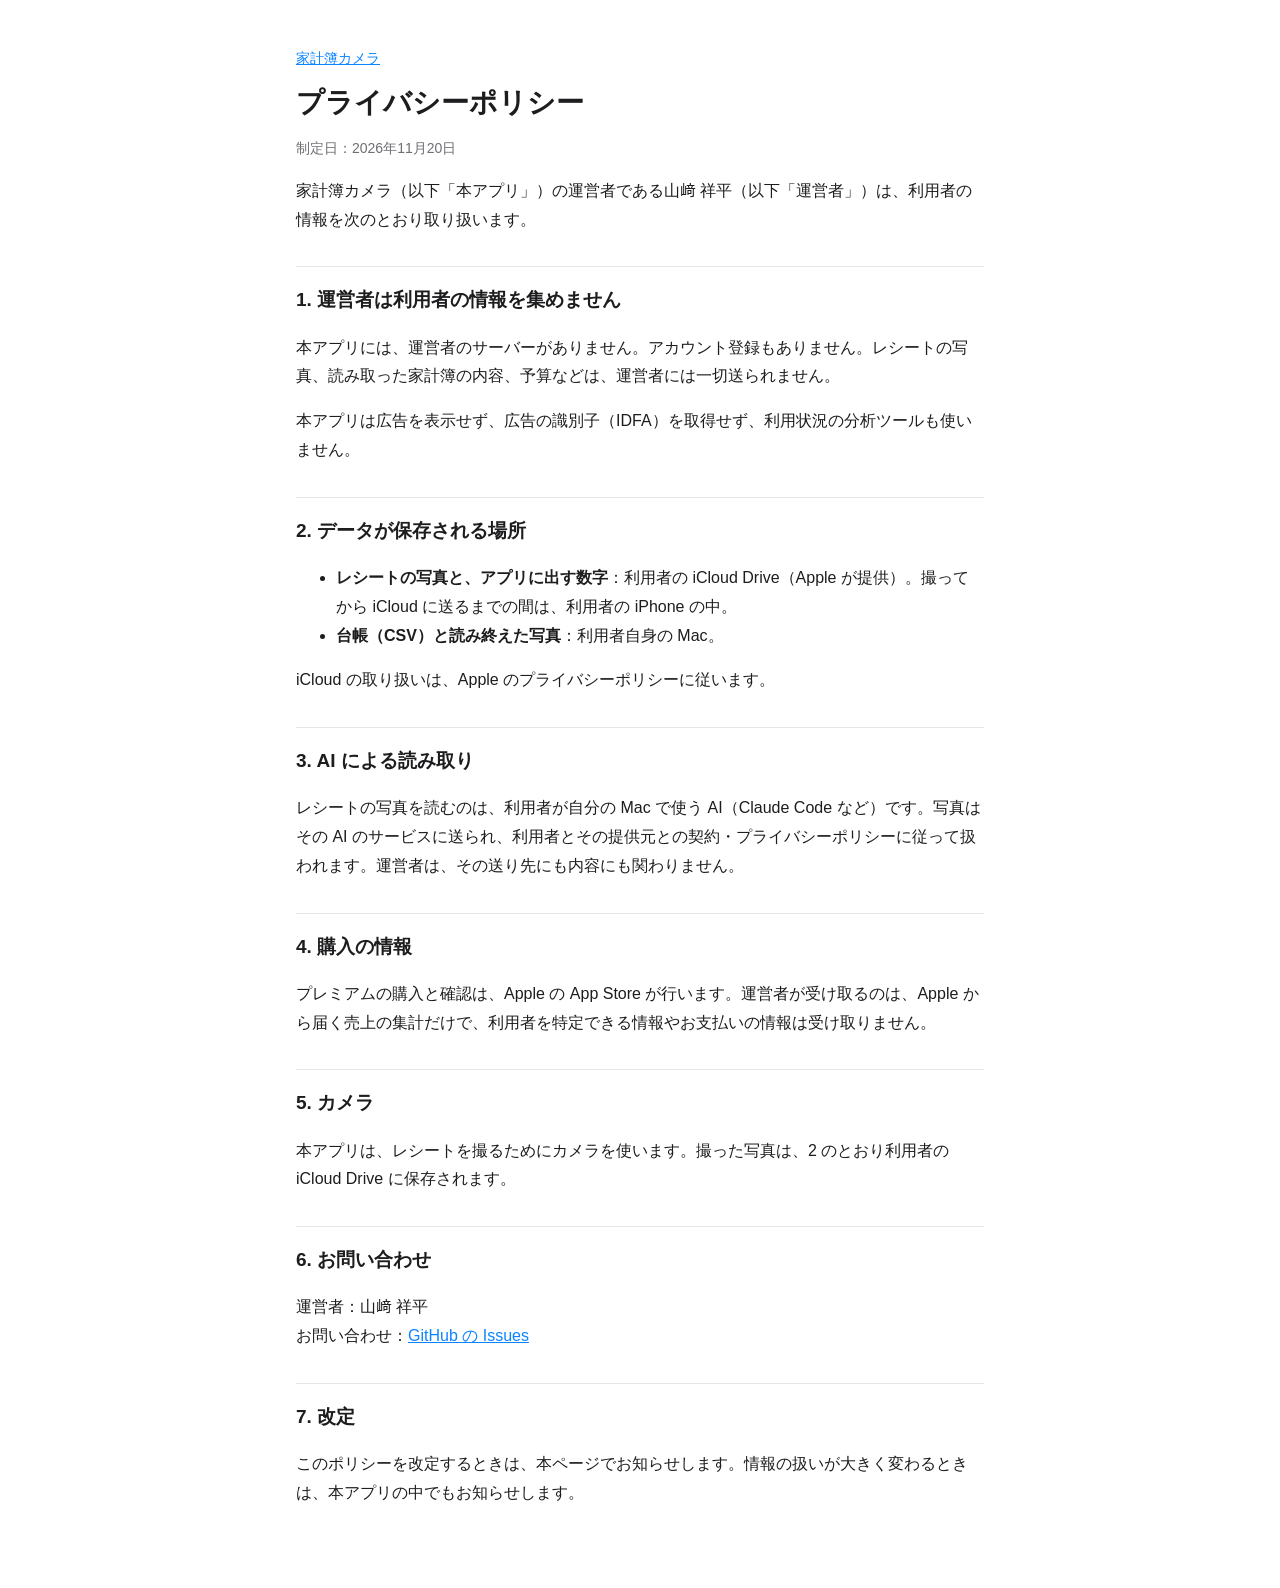
==== docs/privacy.html @ 65144f59 "家計簿カメラの読み取りの手順と道具、公開ページ" ====
<!doctype html>
<html lang="ja">
<head>
<meta charset="utf-8">
<meta name="viewport" content="width=device-width, initial-scale=1">
<title>プライバシーポリシー｜家計簿カメラ</title>
<link rel="stylesheet" href="style.css">
</head>
<body>
<main>
<p class="back"><a href="./">家計簿カメラ</a></p>
<h1>プライバシーポリシー</h1>
<p class="date">制定日：2026年11月20日</p>

<p>家計簿カメラ（以下「本アプリ」）の運営者である山﨑 祥平（以下「運営者」）は、利用者の情報を次のとおり取り扱います。</p>

<h2>1. 運営者は利用者の情報を集めません</h2>
<p>本アプリには、運営者のサーバーがありません。アカウント登録もありません。レシートの写真、読み取った家計簿の内容、予算などは、運営者には一切送られません。</p>
<p>本アプリは広告を表示せず、広告の識別子（IDFA）を取得せず、利用状況の分析ツールも使いません。</p>

<h2>2. データが保存される場所</h2>
<ul>
<li><strong>レシートの写真と、アプリに出す数字</strong>：利用者の iCloud Drive（Apple が提供）。撮ってから iCloud に送るまでの間は、利用者の iPhone の中。</li>
<li><strong>台帳（CSV）と読み終えた写真</strong>：利用者自身の Mac。</li>
</ul>
<p>iCloud の取り扱いは、Apple のプライバシーポリシーに従います。</p>

<h2>3. AI による読み取り</h2>
<p>レシートの写真を読むのは、利用者が自分の Mac で使う AI（Claude Code など）です。写真はその AI のサービスに送られ、利用者とその提供元との契約・プライバシーポリシーに従って扱われます。運営者は、その送り先にも内容にも関わりません。</p>

<h2>4. 購入の情報</h2>
<p>プレミアムの購入と確認は、Apple の App Store が行います。運営者が受け取るのは、Apple から届く売上の集計だけで、利用者を特定できる情報やお支払いの情報は受け取りません。</p>

<h2>5. カメラ</h2>
<p>本アプリは、レシートを撮るためにカメラを使います。撮った写真は、2 のとおり利用者の iCloud Drive に保存されます。</p>

<h2>6. お問い合わせ</h2>
<p>運営者：山﨑 祥平<br>
お問い合わせ：<a href="https://github.com/hey-show123/kakeibo-camera/issues">GitHub の Issues</a></p>

<h2>7. 改定</h2>
<p>このポリシーを改定するときは、本ページでお知らせします。情報の扱いが大きく変わるときは、本アプリの中でもお知らせします。</p>
</main>
</body>
</html>
---- docs/style.css ----
:root { --bg: #ffffff; --fg: #1d1d1f; --muted: #6e6e73; --line: #e5e5ea; --accent: #0a84ff; --code: #f2f2f7; }
@media (prefers-color-scheme: dark) {
  :root { --bg: #000000; --fg: #f5f5f7; --muted: #a1a1a6; --line: #2c2c2e; --accent: #4da3ff; --code: #1c1c1e; }
}
* { box-sizing: border-box; }
body { margin: 0; background: var(--bg); color: var(--fg); font: 16px/1.8 -apple-system, BlinkMacSystemFont, "Hiragino Sans", "Noto Sans JP", sans-serif; }
main { max-width: 720px; margin: 0 auto; padding: 32px 16px 64px; }
h1 { font-size: 28px; line-height: 1.3; margin: 8px 0 4px; }
h2 { font-size: 19px; margin: 32px 0 8px; padding-top: 16px; border-top: 1px solid var(--line); }
h3 { font-size: 16px; margin: 24px 0 8px; }
a { color: var(--accent); }
code, pre { font: 13px/1.6 ui-monospace, SFMono-Regular, Menlo, monospace; background: var(--code); border-radius: 8px; }
code { padding: 2px 6px; }
pre { padding: 12px; overflow-x: auto; white-space: pre-wrap; word-break: break-all; }
.lead { font-size: 18px; }
.date, .small, .back { color: var(--muted); font-size: 14px; }
table { width: 100%; border-collapse: collapse; font-size: 14px; }
th, td { text-align: left; border-bottom: 1px solid var(--line); padding: 8px 6px; vertical-align: top; }
dt { font-weight: 600; margin-top: 12px; }
dd { margin: 0; color: var(--muted); }
.links { margin-top: 40px; }
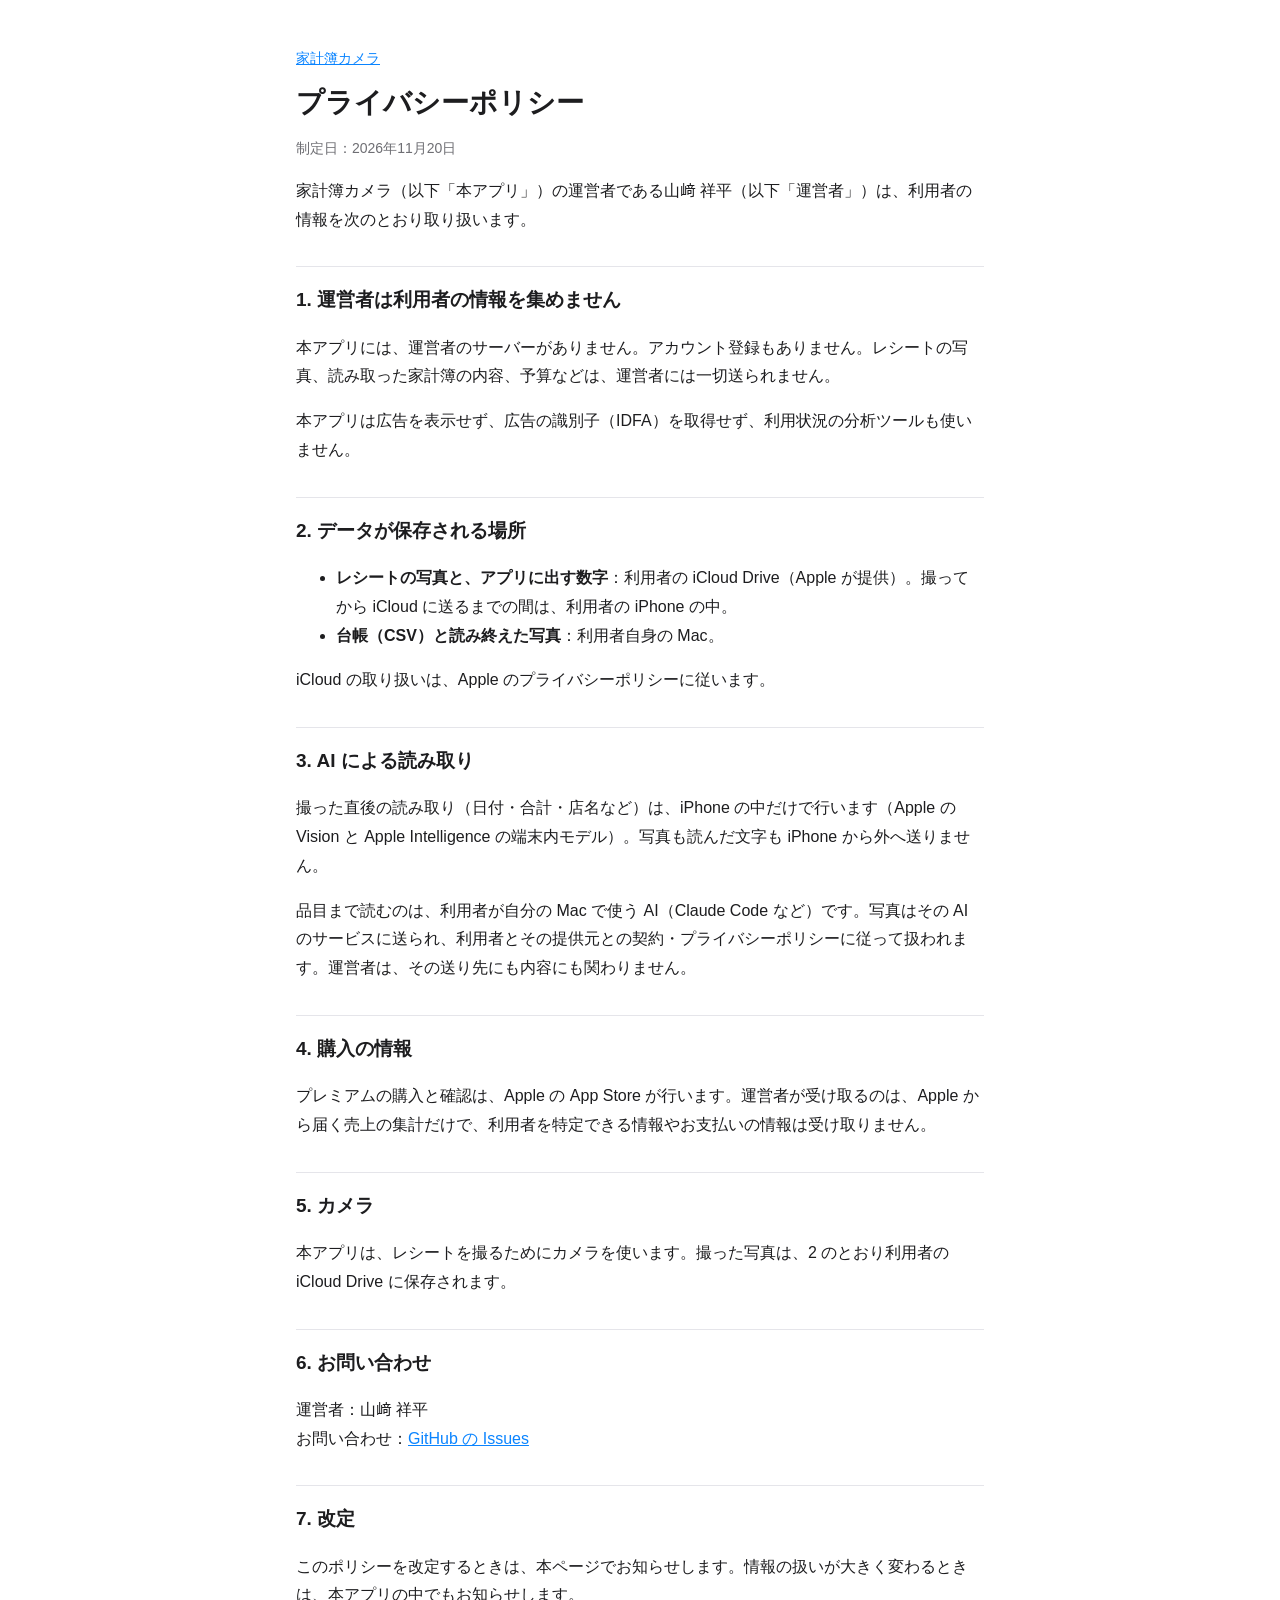
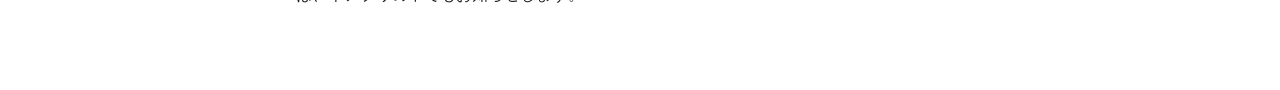
==== commit 4bbdc9e3: "iPhone だけで読む道と、iPhone で先に読んだ記録の扱いを書き足す" ====
--- a/docs/privacy.html
+++ b/docs/privacy.html
@@ -26,7 +26,8 @@
 <p>iCloud の取り扱いは、Apple のプライバシーポリシーに従います。</p>
 
 <h2>3. AI による読み取り</h2>
-<p>レシートの写真を読むのは、利用者が自分の Mac で使う AI（Claude Code など）です。写真はその AI のサービスに送られ、利用者とその提供元との契約・プライバシーポリシーに従って扱われます。運営者は、その送り先にも内容にも関わりません。</p>
+<p>撮った直後の読み取り（日付・合計・店名など）は、iPhone の中だけで行います（Apple の Vision と Apple Intelligence の端末内モデル）。写真も読んだ文字も iPhone から外へ送りません。</p>
+<p>品目まで読むのは、利用者が自分の Mac で使う AI（Claude Code など）です。写真はその AI のサービスに送られ、利用者とその提供元との契約・プライバシーポリシーに従って扱われます。運営者は、その送り先にも内容にも関わりません。</p>
 
 <h2>4. 購入の情報</h2>
 <p>プレミアムの購入と確認は、Apple の App Store が行います。運営者が受け取るのは、Apple から届く売上の集計だけで、利用者を特定できる情報やお支払いの情報は受け取りません。</p>
